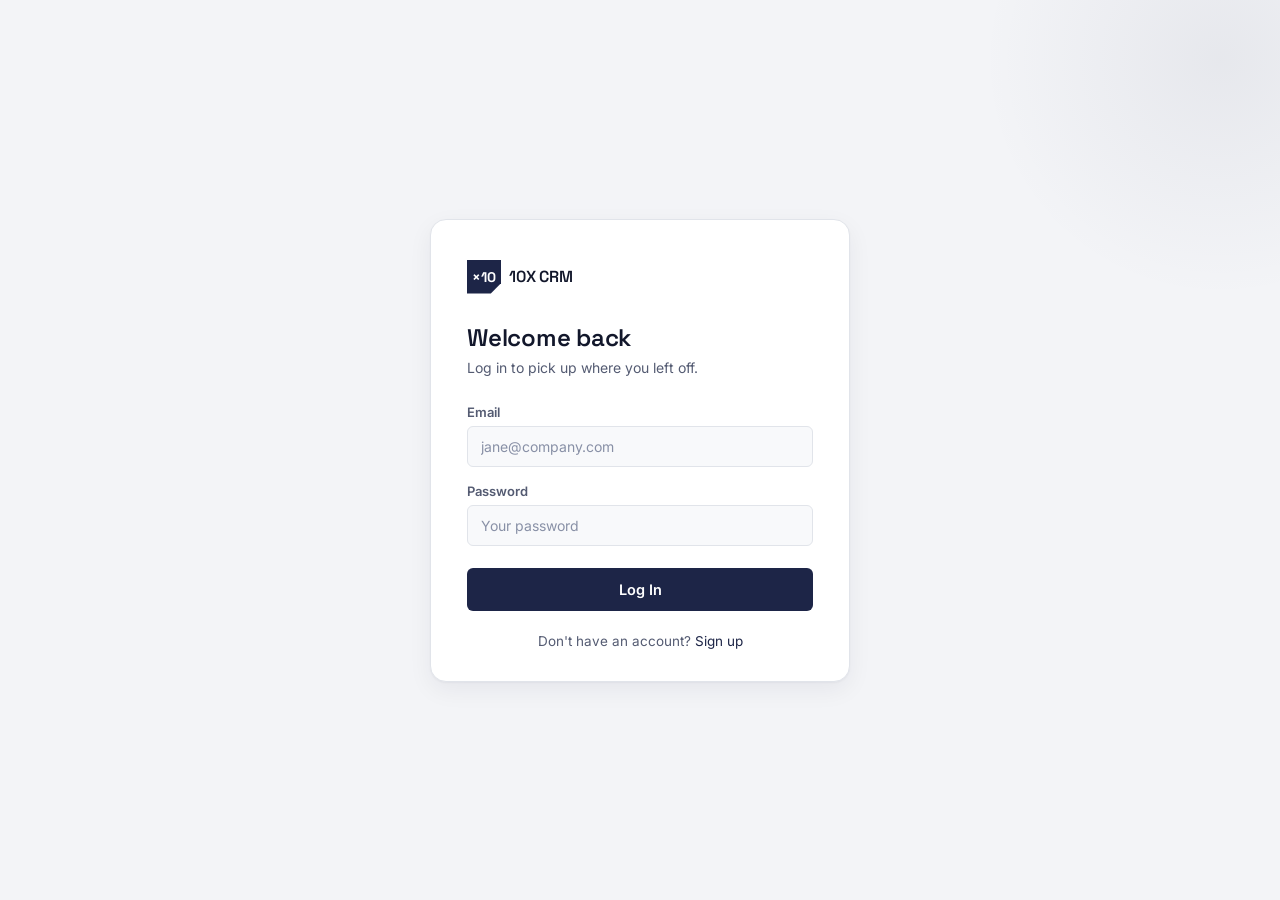
==== index.html @ 9c394259 "add index.html, signup.html and styles.css" ====
<!DOCTYPE html>
<html lang="en">
<head>
  <meta charset="UTF-8" />
  <meta name="viewport" content="width=device-width, initial-scale=1.0" />
  <title>Log In · 10X CRM</title>
  <link rel="preconnect" href="https://fonts.googleapis.com" />
  <link rel="preconnect" href="https://fonts.gstatic.com" crossorigin />
  <link
    href="https://fonts.googleapis.com/css2?family=Space+Grotesk:wght@500;600;700&family=Inter:wght@400;500;600&display=swap"
    rel="stylesheet"
  />
  <link rel="stylesheet" href="styles.css" />
</head>
<body>
  <!-- Runs first and synchronously: an already-authenticated user is sent
       straight to the dashboard instead of seeing the login form again. -->
  <script src="js/guard.js"></script>
  <script>redirectIfAuthed();</script>

  <main class="auth-shell">
    <div class="auth-card">
      <div class="brand-mark">
        <span class="brand-mark__glyph">×10</span>
        <span class="brand-mark__text">10X CRM</span>
      </div>

      <h1>Welcome back</h1>
      <p class="auth-sub">Log in to pick up where you left off.</p>

      <div class="form-alert" id="login-alert" role="alert"></div>

      <form id="login-form" novalidate>
        <div class="field">
          <label for="email">Email</label>
          <input type="text" id="email" name="email" placeholder="jane@company.com" autocomplete="email" />
          <div class="field-error" id="email-error"></div>
        </div>

        <div class="field">
          <label for="password">Password</label>
          <input type="password" id="password" name="password" placeholder="Your password" autocomplete="current-password" />
          <div class="field-error" id="password-error"></div>
        </div>

        <button type="submit" class="btn btn-primary">Log In</button>
      </form>

      <div class="auth-footer">
        Don't have an account? <a href="signup.html">Sign up</a>
      </div>
    </div>
  </main>

  <script src="ui.js"></script>
  <script src="auth.js"></script>
  <script>initLoginForm();</script>
</body>
</html>
---- styles.css ----
/* ==========================================================================
   10X CRM — Design tokens & base styles
   ========================================================================== */

:root {
  /* Color */
  --bg: #F3F4F7;
  --surface: #FFFFFF;
  --surface-2: #F8F9FB;
  --border: #E1E4EA;
  --ink: #12172B;
  --ink-soft: #545B72;
  --ink-faint: #8890A6;

  --brand: #1D2547;
  --brand-hover: #2A3565;
  --accent: #D89B3C;
  --accent-ink: #7A5418;

  --success: #227A53;
  --success-bg: #E4F4EC;
  --danger: #C4433A;
  --danger-bg: #FBEAE8;
  --warning: #B5790C;
  --warning-bg: #FBF0DA;
  --info: #4A5A8C;
  --info-bg: #EBEEF7;

  /* Type */
  --font-display: 'Space Grotesk', 'Helvetica Neue', sans-serif;
  --font-body: 'Inter', 'Helvetica Neue', sans-serif;
  --font-mono: 'IBM Plex Mono', 'SFMono-Regular', monospace;

  /* Layout */
  --radius-sm: 6px;
  --radius-md: 10px;
  --radius-lg: 16px;
  --shadow-card: 0 1px 2px rgba(18, 23, 43, 0.04), 0 8px 24px rgba(18, 23, 43, 0.06);
  --shadow-pop: 0 12px 32px rgba(18, 23, 43, 0.16);
}

* {
  box-sizing: border-box;
}

html, body {
  height: 100%;
}

body {
  margin: 0;
  font-family: var(--font-body);
  background: var(--bg);
  color: var(--ink);
  -webkit-font-smoothing: antialiased;
}

h1, h2, h3, h4 {
  font-family: var(--font-display);
  margin: 0;
  color: var(--ink);
  letter-spacing: -0.01em;
}

p {
  margin: 0;
  color: var(--ink-soft);
}

a {
  color: var(--brand);
  text-decoration: none;
}

a:hover {
  text-decoration: underline;
}

button {
  font-family: var(--font-body);
}

:focus-visible {
  outline: 2px solid var(--accent);
  outline-offset: 2px;
}

/* ==========================================================================
   Auth shell — the centered card layout used by Sign Up / Login
   ========================================================================== */

.auth-shell {
  min-height: 100vh;
  display: flex;
  align-items: center;
  justify-content: center;
  padding: 24px;
  position: relative;
  overflow: hidden;
}

.auth-shell::before {
  content: "";
  position: absolute;
  top: -180px;
  right: -180px;
  width: 480px;
  height: 480px;
  background: radial-gradient(circle, rgba(29, 37, 71, 0.06), transparent 70%);
  pointer-events: none;
}

.auth-card {
  position: relative;
  width: 100%;
  max-width: 420px;
  background: var(--surface);
  border: 1px solid var(--border);
  border-radius: var(--radius-lg);
  box-shadow: var(--shadow-card);
  padding: 40px 36px 32px;
}

/* Signature corner mark: an angular "×10" clip standing in for the wordmark */
.brand-mark {
  display: inline-flex;
  align-items: center;
  gap: 8px;
  margin-bottom: 28px;
}

.brand-mark__glyph {
  width: 34px;
  height: 34px;
  background: var(--brand);
  clip-path: polygon(0 0, 100% 0, 100% 70%, 70% 100%, 0 100%);
  display: flex;
  align-items: center;
  justify-content: center;
  color: #fff;
  font-family: var(--font-display);
  font-weight: 700;
  font-size: 14px;
  flex-shrink: 0;
}

.brand-mark__text {
  font-family: var(--font-display);
  font-weight: 600;
  font-size: 16px;
  color: var(--ink);
  letter-spacing: -0.01em;
}

.auth-card h1 {
  font-size: 24px;
  font-weight: 600;
  margin-bottom: 6px;
}

.auth-card .auth-sub {
  font-size: 14px;
  margin-bottom: 28px;
}

/* ==========================================================================
   Forms
   ========================================================================== */

.field {
  margin-bottom: 16px;
}

.field label {
  display: block;
  font-size: 13px;
  font-weight: 600;
  color: var(--ink-soft);
  margin-bottom: 6px;
}

.field input,
.field select {
  width: 100%;
  padding: 11px 13px;
  font-size: 14px;
  font-family: var(--font-body);
  color: var(--ink);
  background: var(--surface-2);
  border: 1px solid var(--border);
  border-radius: var(--radius-sm);
  transition: border-color 120ms ease, background 120ms ease;
}

.field input::placeholder {
  color: var(--ink-faint);
}

.field input:focus,
.field select:focus {
  outline: none;
  border-color: var(--brand);
  background: var(--surface);
}

.field-error {
  margin-top: 6px;
  font-size: 12.5px;
  color: var(--danger);
  display: none;
}

.field.has-error input {
  border-color: var(--danger);
  background: var(--danger-bg);
}

.field.has-error .field-error {
  display: block;
}

.btn {
  display: inline-flex;
  align-items: center;
  justify-content: center;
  gap: 8px;
  width: 100%;
  padding: 12px 18px;
  font-size: 14.5px;
  font-weight: 600;
  font-family: var(--font-body);
  border-radius: var(--radius-sm);
  border: 1px solid transparent;
  cursor: pointer;
  transition: background 120ms ease, transform 60ms ease;
}

.btn:active {
  transform: translateY(1px);
}

.btn-primary {
  background: var(--brand);
  color: #fff;
  margin-top: 6px;
}

.btn-primary:hover {
  background: var(--brand-hover);
}

.form-alert {
  display: none;
  align-items: center;
  gap: 8px;
  padding: 11px 13px;
  margin-bottom: 16px;
  border-radius: var(--radius-sm);
  background: var(--danger-bg);
  color: var(--danger);
  font-size: 13.5px;
  font-weight: 500;
  border: 1px solid rgba(196, 67, 58, 0.25);
}

.form-alert.is-visible {
  display: flex;
}

.auth-footer {
  margin-top: 22px;
  text-align: center;
  font-size: 13.5px;
  color: var(--ink-soft);
}

/* ==========================================================================
   Toast notifications (P0.4)
   ========================================================================== */

#toast-region {
  position: fixed;
  top: 20px;
  right: 20px;
  z-index: 1000;
  display: flex;
  flex-direction: column;
  gap: 10px;
}

.toast {
  display: flex;
  align-items: center;
  gap: 10px;
  min-width: 260px;
  max-width: 360px;
  padding: 13px 16px;
  border-radius: var(--radius-sm);
  box-shadow: var(--shadow-pop);
  font-size: 13.5px;
  font-weight: 500;
  animation: toast-in 180ms ease;
}

.toast-success {
  background: var(--success-bg);
  color: var(--success);
  border: 1px solid rgba(34, 122, 83, 0.25);
}

.toast-error {
  background: var(--danger-bg);
  color: var(--danger);
  border: 1px solid rgba(196, 67, 58, 0.25);
}

.toast-close {
  margin-left: auto;
  background: none;
  border: none;
  cursor: pointer;
  font-size: 15px;
  line-height: 1;
  color: inherit;
  opacity: 0.6;
}

.toast-close:hover {
  opacity: 1;
}

@keyframes toast-in {
  from { opacity: 0; transform: translateY(-6px); }
  to { opacity: 1; transform: translateY(0); }
}

@media (prefers-reduced-motion: reduce) {
  .toast { animation: none; }
}

@media (max-width: 480px) {
  .auth-card {
    padding: 32px 22px 26px;
  }
}
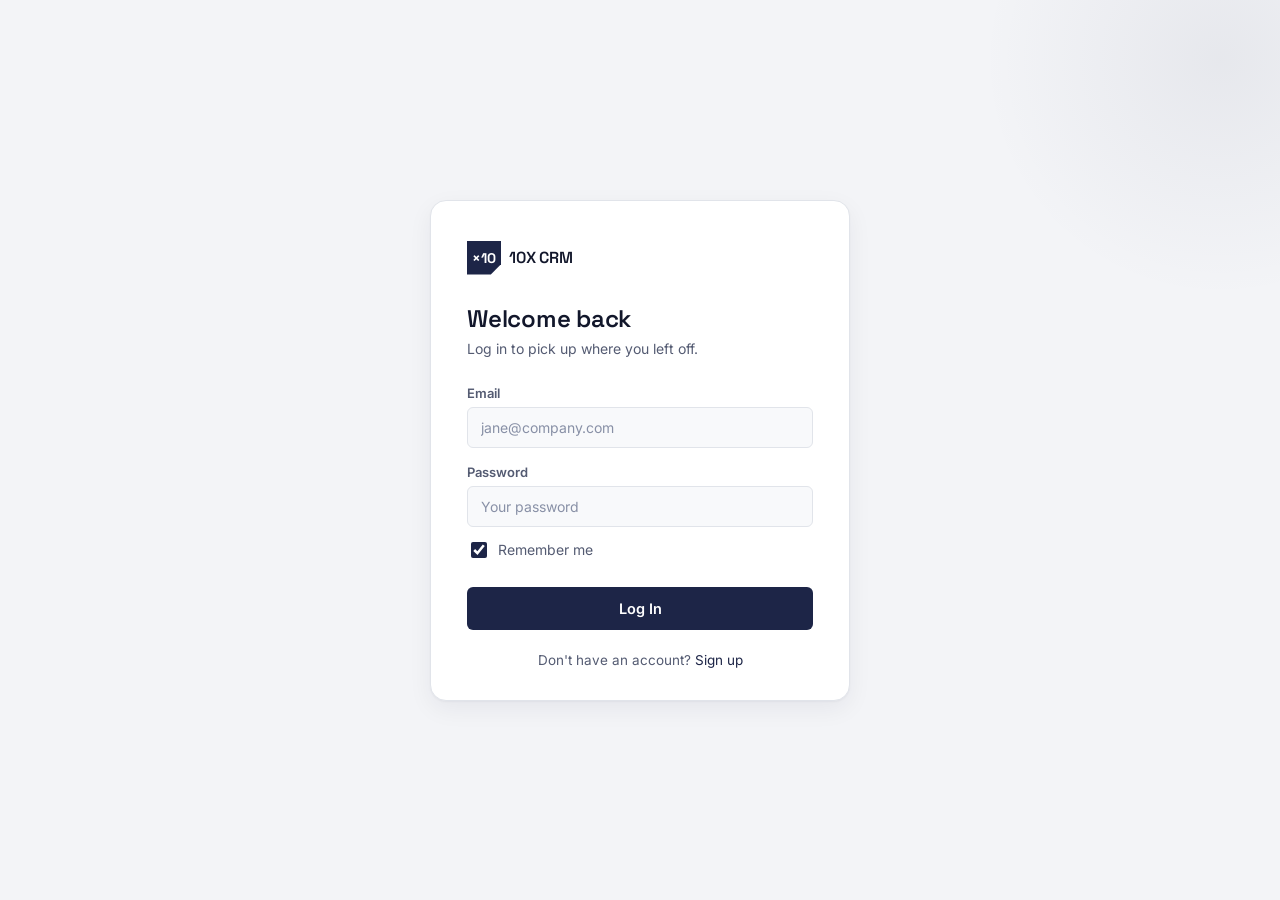
==== commit 63c5bb54: "one big large update added bonus challanges" ====
--- a/index.html
+++ b/index.html
@@ -10,7 +10,7 @@
     href="https://fonts.googleapis.com/css2?family=Space+Grotesk:wght@500;600;700&family=Inter:wght@400;500;600&display=swap"
     rel="stylesheet"
   />
-  <link rel="stylesheet" href="styles.css" />
+  <link rel="stylesheet" href="css/styles.css" />
 </head>
 <body>
   <!-- Runs first and synchronously: an already-authenticated user is sent
@@ -43,6 +43,11 @@
           <div class="field-error" id="password-error"></div>
         </div>
 
+        <label class="checkbox-field">
+          <input type="checkbox" id="remember-me" checked />
+          <span>Remember me</span>
+        </label>
+
         <button type="submit" class="btn btn-primary">Log In</button>
       </form>
 
@@ -52,8 +57,8 @@
     </div>
   </main>
 
-  <script src="ui.js"></script>
-  <script src="auth.js"></script>
+  <script src="js/ui.js"></script>
+  <script src="js/auth.js"></script>
   <script>initLoginForm();</script>
 </body>
 </html>
--- a/css/styles.css
+++ b/css/styles.css
@@ -0,0 +1,1789 @@
+/* ==========================================================================
+   10X CRM — Design tokens & base styles
+   ========================================================================== */
+
+:root {
+  /* Color */
+  --bg: #F3F4F7;
+  --surface: #FFFFFF;
+  --surface-2: #F8F9FB;
+  --border: #E1E4EA;
+  --ink: #12172B;
+  --ink-soft: #545B72;
+  --ink-faint: #8890A6;
+
+  --brand: #1D2547;
+  --brand-hover: #2A3565;
+  --accent: #D89B3C;
+  --accent-ink: #7A5418;
+
+  --success: #227A53;
+  --success-bg: #E4F4EC;
+  --danger: #C4433A;
+  --danger-bg: #FBEAE8;
+  --warning: #B5790C;
+  --warning-bg: #FBF0DA;
+  --info: #4A5A8C;
+  --info-bg: #EBEEF7;
+
+  /* Type */
+  --font-display: 'Space Grotesk', 'Helvetica Neue', sans-serif;
+  --font-body: 'Inter', 'Helvetica Neue', sans-serif;
+  --font-mono: 'IBM Plex Mono', 'SFMono-Regular', monospace;
+
+  /* Layout */
+  --radius-sm: 6px;
+  --radius-md: 10px;
+  --radius-lg: 16px;
+  --shadow-card: 0 1px 2px rgba(18, 23, 43, 0.04), 0 8px 24px rgba(18, 23, 43, 0.06);
+  --shadow-pop: 0 12px 32px rgba(18, 23, 43, 0.16);
+}
+
+/* Dark theme (P0.3) — same tokens, different values. Applied as a class
+   on <html> so it can be set before first paint (see inline head script
+   on every protected page) and avoid a flash of the wrong theme. */
+html.theme-dark {
+  --bg: #0F1320;
+  --surface: #171B2C;
+  --surface-2: #1D2238;
+  --border: #2A3050;
+  --ink: #F3F4F7;
+  --ink-soft: #A8AEC4;
+  --ink-faint: #6B7290;
+
+  --brand: #3E4C8F;
+  --brand-hover: #4C5CA8;
+  --accent: #E0AC57;
+  --accent-ink: #F3D9A8;
+
+  --success: #4FC28A;
+  --success-bg: rgba(79, 194, 138, 0.14);
+  --danger: #E2685D;
+  --danger-bg: rgba(226, 104, 93, 0.14);
+  --warning: #E0B04E;
+  --warning-bg: rgba(224, 176, 78, 0.14);
+  --info: #8C9BD9;
+  --info-bg: rgba(140, 155, 217, 0.14);
+
+  --shadow-card: 0 1px 2px rgba(0, 0, 0, 0.2), 0 8px 24px rgba(0, 0, 0, 0.3);
+  --shadow-pop: 0 12px 32px rgba(0, 0, 0, 0.45);
+}
+
+* {
+  box-sizing: border-box;
+}
+
+html, body {
+  height: 100%;
+}
+
+body {
+  margin: 0;
+  font-family: var(--font-body);
+  background: var(--bg);
+  color: var(--ink);
+  -webkit-font-smoothing: antialiased;
+}
+
+h1, h2, h3, h4 {
+  font-family: var(--font-display);
+  margin: 0;
+  color: var(--ink);
+  letter-spacing: -0.01em;
+}
+
+p {
+  margin: 0;
+  color: var(--ink-soft);
+}
+
+a {
+  color: var(--brand);
+  text-decoration: none;
+}
+
+a:hover {
+  text-decoration: underline;
+}
+
+button {
+  font-family: var(--font-body);
+}
+
+:focus-visible {
+  outline: 2px solid var(--accent);
+  outline-offset: 2px;
+}
+
+/* ==========================================================================
+   Auth shell — the centered card layout used by Sign Up / Login
+   ========================================================================== */
+
+.auth-shell {
+  min-height: 100vh;
+  display: flex;
+  align-items: center;
+  justify-content: center;
+  padding: 24px;
+  position: relative;
+  overflow: hidden;
+}
+
+.auth-shell::before {
+  content: "";
+  position: absolute;
+  top: -180px;
+  right: -180px;
+  width: 480px;
+  height: 480px;
+  background: radial-gradient(circle, rgba(29, 37, 71, 0.06), transparent 70%);
+  pointer-events: none;
+}
+
+.auth-card {
+  position: relative;
+  width: 100%;
+  max-width: 420px;
+  background: var(--surface);
+  border: 1px solid var(--border);
+  border-radius: var(--radius-lg);
+  box-shadow: var(--shadow-card);
+  padding: 40px 36px 32px;
+}
+
+/* Signature corner mark: an angular "×10" clip standing in for the wordmark */
+.brand-mark {
+  display: inline-flex;
+  align-items: center;
+  gap: 8px;
+  margin-bottom: 28px;
+}
+
+.brand-mark__glyph {
+  width: 34px;
+  height: 34px;
+  background: var(--brand);
+  clip-path: polygon(0 0, 100% 0, 100% 70%, 70% 100%, 0 100%);
+  display: flex;
+  align-items: center;
+  justify-content: center;
+  color: #fff;
+  font-family: var(--font-display);
+  font-weight: 700;
+  font-size: 14px;
+  flex-shrink: 0;
+}
+
+.brand-mark__text {
+  font-family: var(--font-display);
+  font-weight: 600;
+  font-size: 16px;
+  color: var(--ink);
+  letter-spacing: -0.01em;
+}
+
+.auth-card h1 {
+  font-size: 24px;
+  font-weight: 600;
+  margin-bottom: 6px;
+}
+
+.auth-card .auth-sub {
+  font-size: 14px;
+  margin-bottom: 28px;
+}
+
+/* ==========================================================================
+   Forms
+   ========================================================================== */
+
+.field {
+  margin-bottom: 16px;
+}
+
+.field label {
+  display: block;
+  font-size: 13px;
+  font-weight: 600;
+  color: var(--ink-soft);
+  margin-bottom: 6px;
+}
+
+.field input,
+.field select {
+  width: 100%;
+  padding: 11px 13px;
+  font-size: 14px;
+  font-family: var(--font-body);
+  color: var(--ink);
+  background: var(--surface-2);
+  border: 1px solid var(--border);
+  border-radius: var(--radius-sm);
+  transition: border-color 120ms ease, background 120ms ease;
+}
+
+.field input::placeholder {
+  color: var(--ink-faint);
+}
+
+.field input:focus,
+.field select:focus {
+  outline: none;
+  border-color: var(--brand);
+  background: var(--surface);
+}
+
+.field-error {
+  margin-top: 6px;
+  font-size: 12.5px;
+  color: var(--danger);
+  display: none;
+}
+
+.field.has-error input {
+  border-color: var(--danger);
+  background: var(--danger-bg);
+}
+
+.field.has-error .field-error {
+  display: block;
+}
+
+.btn {
+  display: inline-flex;
+  align-items: center;
+  justify-content: center;
+  gap: 8px;
+  width: 100%;
+  padding: 12px 18px;
+  font-size: 14.5px;
+  font-weight: 600;
+  font-family: var(--font-body);
+  border-radius: var(--radius-sm);
+  border: 1px solid transparent;
+  cursor: pointer;
+  transition: background 120ms ease, transform 60ms ease;
+}
+
+.btn:active {
+  transform: translateY(1px);
+}
+
+.btn-primary {
+  background: var(--brand);
+  color: #fff;
+  margin-top: 6px;
+}
+
+.btn-primary:hover {
+  background: var(--brand-hover);
+}
+
+.form-alert {
+  display: none;
+  align-items: center;
+  gap: 8px;
+  padding: 11px 13px;
+  margin-bottom: 16px;
+  border-radius: var(--radius-sm);
+  background: var(--danger-bg);
+  color: var(--danger);
+  font-size: 13.5px;
+  font-weight: 500;
+  border: 1px solid rgba(196, 67, 58, 0.25);
+}
+
+.form-alert.is-visible {
+  display: flex;
+}
+
+.auth-footer {
+  margin-top: 22px;
+  text-align: center;
+  font-size: 13.5px;
+  color: var(--ink-soft);
+}
+
+/* ==========================================================================
+   Toast notifications (P0.4)
+   ========================================================================== */
+
+#toast-region {
+  position: fixed;
+  top: 20px;
+  right: 20px;
+  z-index: 1000;
+  display: flex;
+  flex-direction: column;
+  gap: 10px;
+}
+
+.toast {
+  display: flex;
+  align-items: center;
+  gap: 10px;
+  min-width: 260px;
+  max-width: 360px;
+  padding: 13px 16px;
+  border-radius: var(--radius-sm);
+  box-shadow: var(--shadow-pop);
+  font-size: 13.5px;
+  font-weight: 500;
+  animation: toast-in 180ms ease;
+}
+
+.toast-success {
+  background: var(--success-bg);
+  color: var(--success);
+  border: 1px solid rgba(34, 122, 83, 0.25);
+}
+
+.toast-error {
+  background: var(--danger-bg);
+  color: var(--danger);
+  border: 1px solid rgba(196, 67, 58, 0.25);
+}
+
+.toast-close {
+  margin-left: auto;
+  background: none;
+  border: none;
+  cursor: pointer;
+  font-size: 15px;
+  line-height: 1;
+  color: inherit;
+  opacity: 0.6;
+}
+
+.toast-close:hover {
+  opacity: 1;
+}
+
+@keyframes toast-in {
+  from { opacity: 0; transform: translateY(-6px); }
+  to { opacity: 1; transform: translateY(0); }
+}
+
+@media (prefers-reduced-motion: reduce) {
+  .toast { animation: none; }
+}
+
+@media (max-width: 480px) {
+  .auth-card {
+    padding: 32px 22px 26px;
+  }
+}
+
+/* ==========================================================================
+   App shell — sidebar + content area used by every protected page
+   (P0.2 navigation, P0.3 theme)
+   ========================================================================== */
+
+.app-shell {
+  display: flex;
+  min-height: 100vh;
+}
+
+.sidebar {
+  width: 232px;
+  flex-shrink: 0;
+  background: var(--brand);
+  color: rgba(255, 255, 255, 0.92);
+  display: flex;
+  flex-direction: column;
+  padding: 22px 16px;
+  position: sticky;
+  top: 0;
+  height: 100vh;
+}
+
+.sidebar .brand-mark {
+  margin: 6px 8px 28px;
+}
+
+.sidebar .brand-mark__glyph {
+  background: rgba(255, 255, 255, 0.16);
+  color: #fff;
+}
+
+.sidebar .brand-mark__text {
+  color: #fff;
+}
+
+.nav-links {
+  list-style: none;
+  margin: 0;
+  padding: 0;
+  display: flex;
+  flex-direction: column;
+  gap: 2px;
+}
+
+.nav-link {
+  display: block;
+  padding: 10px 12px;
+  border-radius: var(--radius-sm);
+  color: rgba(255, 255, 255, 0.72);
+  font-size: 14px;
+  font-weight: 500;
+  text-decoration: none;
+  transition: background 120ms ease, color 120ms ease;
+}
+
+.nav-link:hover {
+  background: rgba(255, 255, 255, 0.08);
+  color: #fff;
+  text-decoration: none;
+}
+
+.nav-link.is-active {
+  background: rgba(255, 255, 255, 0.14);
+  color: #fff;
+}
+
+.sidebar-spacer {
+  flex: 1;
+}
+
+.sidebar-foot {
+  display: flex;
+  flex-direction: column;
+  gap: 4px;
+  padding-top: 12px;
+  border-top: 1px solid rgba(255, 255, 255, 0.14);
+}
+
+.sidebar-btn {
+  display: flex;
+  align-items: center;
+  gap: 8px;
+  width: 100%;
+  padding: 10px 12px;
+  background: none;
+  border: none;
+  border-radius: var(--radius-sm);
+  color: rgba(255, 255, 255, 0.72);
+  font-size: 14px;
+  font-weight: 500;
+  font-family: var(--font-body);
+  text-align: left;
+  cursor: pointer;
+  transition: background 120ms ease, color 120ms ease;
+}
+
+.sidebar-btn:hover {
+  background: rgba(255, 255, 255, 0.08);
+  color: #fff;
+}
+
+.content {
+  flex: 1;
+  padding: 32px 40px;
+  min-width: 0;
+}
+
+.content-header {
+  display: flex;
+  align-items: baseline;
+  justify-content: space-between;
+  margin-bottom: 24px;
+  flex-wrap: wrap;
+  gap: 8px;
+}
+
+.content-header h1 {
+  font-size: 26px;
+  font-weight: 600;
+}
+
+.content-header .content-sub {
+  font-size: 14px;
+  margin-top: 4px;
+}
+
+.count-pill {
+  font-family: var(--font-mono);
+  font-size: 12.5px;
+  color: var(--ink-soft);
+  background: var(--surface-2);
+  border: 1px solid var(--border);
+  padding: 4px 10px;
+  border-radius: 999px;
+}
+
+/* ==========================================================================
+   State messages — loading / empty / error (P4.2)
+   ========================================================================== */
+
+.state-message {
+  display: flex;
+  flex-direction: column;
+  align-items: center;
+  justify-content: center;
+  gap: 12px;
+  padding: 64px 24px;
+  text-align: center;
+  color: var(--ink-soft);
+  font-size: 14px;
+}
+
+.state-message strong {
+  color: var(--ink);
+  font-family: var(--font-display);
+  font-size: 16px;
+  font-weight: 600;
+}
+
+.spinner {
+  width: 22px;
+  height: 22px;
+  border: 2.5px solid var(--border);
+  border-top-color: var(--brand);
+  border-radius: 50%;
+  animation: spin 700ms linear infinite;
+}
+
+html.theme-dark .spinner {
+  border-top-color: var(--accent);
+}
+
+@keyframes spin {
+  to { transform: rotate(360deg); }
+}
+
+@media (prefers-reduced-motion: reduce) {
+  .spinner { animation: none; }
+}
+
+.btn-secondary {
+  width: auto;
+  padding: 9px 18px;
+  background: var(--surface);
+  color: var(--ink);
+  border: 1px solid var(--border);
+}
+
+.btn-secondary:hover {
+  background: var(--surface-2);
+}
+
+/* ==========================================================================
+   Client cards (P4.3)
+   ========================================================================== */
+
+.client-grid {
+  display: grid;
+  grid-template-columns: repeat(auto-fill, minmax(280px, 1fr));
+  gap: 14px;
+}
+
+.client-card {
+  display: flex;
+  gap: 12px;
+  padding: 16px;
+  background: var(--surface);
+  border: 1px solid var(--border);
+  border-radius: var(--radius-md);
+  box-shadow: var(--shadow-card);
+}
+
+.client-card__avatar {
+  width: 44px;
+  height: 44px;
+  border-radius: 50%;
+  flex-shrink: 0;
+  object-fit: cover;
+  background: var(--info-bg);
+  color: var(--info);
+  display: flex;
+  align-items: center;
+  justify-content: center;
+  font-family: var(--font-display);
+  font-weight: 600;
+  font-size: 15px;
+}
+
+.client-card__body {
+  min-width: 0;
+  flex: 1;
+}
+
+.client-card__name {
+  font-family: var(--font-display);
+  font-weight: 600;
+  font-size: 15px;
+  color: var(--ink);
+  white-space: nowrap;
+  overflow: hidden;
+  text-overflow: ellipsis;
+}
+
+.client-card__meta {
+  font-size: 13px;
+  color: var(--ink-soft);
+  white-space: nowrap;
+  overflow: hidden;
+  text-overflow: ellipsis;
+  margin-top: 1px;
+}
+
+.client-card__footer {
+  display: flex;
+  align-items: center;
+  justify-content: space-between;
+  margin-top: 10px;
+}
+
+.client-card__deal {
+  font-family: var(--font-mono);
+  font-size: 13.5px;
+  font-weight: 600;
+  color: var(--ink);
+}
+
+.status-badge {
+  display: inline-block;
+  padding: 3px 9px;
+  border-radius: 999px;
+  font-size: 11.5px;
+  font-weight: 600;
+  text-transform: uppercase;
+  letter-spacing: 0.03em;
+}
+
+.status-badge--lead { background: var(--info-bg); color: var(--info); }
+.status-badge--contacted { background: var(--warning-bg); color: var(--warning); }
+.status-badge--won { background: var(--success-bg); color: var(--success); }
+.status-badge--lost { background: var(--danger-bg); color: var(--danger); }
+
+@media (max-width: 860px) {
+  .app-shell {
+    flex-direction: column;
+  }
+
+  .sidebar {
+    width: 100%;
+    height: auto;
+    position: static;
+    flex-direction: row;
+    align-items: center;
+    flex-wrap: wrap;
+  }
+
+  .sidebar .brand-mark {
+    margin: 0 12px 0 4px;
+  }
+
+  .nav-links {
+    flex-direction: row;
+  }
+
+  .sidebar-spacer {
+    display: none;
+  }
+
+  .sidebar-foot {
+    flex-direction: row;
+    border-top: none;
+    border-left: 1px solid rgba(255, 255, 255, 0.14);
+    padding-top: 0;
+    padding-left: 12px;
+    margin-left: auto;
+  }
+
+  .content {
+    padding: 24px 20px;
+  }
+}
+
+/* ==========================================================================
+   Modal — Add Client form (P4.4)
+   ========================================================================== */
+
+.modal-backdrop {
+  display: none;
+  position: fixed;
+  inset: 0;
+  background: rgba(18, 23, 43, 0.4);
+  z-index: 100;
+  animation: fade-in 120ms ease;
+}
+
+.modal-backdrop.is-open {
+  display: flex;
+  align-items: center;
+  justify-content: center;
+}
+
+.modal {
+  position: relative;
+  background: var(--surface);
+  border: 1px solid var(--border);
+  border-radius: var(--radius-lg);
+  box-shadow: var(--shadow-pop);
+  width: 100%;
+  max-width: 480px;
+  padding: 28px 32px;
+  max-height: 90vh;
+  overflow-y: auto;
+  animation: modal-in 200ms cubic-bezier(0.2, 0.8, 0.3, 1);
+}
+
+.modal h2 {
+  font-size: 20px;
+  font-weight: 600;
+  margin-bottom: 18px;
+}
+
+.modal-close {
+  position: absolute;
+  top: 16px;
+  right: 16px;
+  background: none;
+  border: none;
+  font-size: 20px;
+  color: var(--ink-soft);
+  cursor: pointer;
+  padding: 4px;
+  display: flex;
+  align-items: center;
+  justify-content: center;
+}
+
+.modal-close:hover {
+  color: var(--ink);
+}
+
+.modal .field {
+  margin-bottom: 16px;
+}
+
+@keyframes fade-in {
+  from { opacity: 0; }
+  to { opacity: 1; }
+}
+
+@keyframes modal-in {
+  from { opacity: 0; transform: scale(0.96); }
+  to { opacity: 1; transform: scale(1); }
+}
+
+@media (prefers-reduced-motion: reduce) {
+  .modal-backdrop, .modal {
+    animation: none;
+  }
+}
+
+@media (max-width: 520px) {
+  .modal {
+    width: 90%;
+    padding: 22px 20px;
+  }
+}
+
+.toolbar {
+  display: flex;
+  align-items: center;
+  gap: 12px;
+  margin-bottom: 24px;
+  flex-wrap: wrap;
+}
+
+.btn-danger {
+  background: var(--danger);
+  color: #fff;
+  border-color: var(--danger);
+}
+
+.btn-danger:hover {
+  background: color-mix(in srgb, var(--danger) 85%, black);
+}
+
+.client-card {
+  cursor: pointer;
+  transition: border-color 120ms ease, box-shadow 120ms ease;
+}
+
+.client-card:hover {
+  border-color: var(--brand);
+  box-shadow: var(--shadow-pop);
+}
+
+.client-card__actions {
+  display: flex;
+  gap: 8px;
+  margin-top: 10px;
+}
+
+.btn-card {
+  width: auto;
+  padding: 6px 12px;
+  font-size: 12.5px;
+  font-weight: 600;
+}
+
+/* ==========================================================================
+   Search & Filter UI (P4.7)
+   ========================================================================== */
+
+.search-input {
+  width: 100%;
+  max-width: 260px;
+  padding: 10px 13px;
+  font-size: 14px;
+  font-family: var(--font-body);
+  color: var(--ink);
+  background: var(--surface);
+  border: 1px solid var(--border);
+  border-radius: var(--radius-sm);
+  transition: border-color 120ms ease;
+}
+
+.search-input::placeholder {
+  color: var(--ink-faint);
+}
+
+.search-input:focus {
+  outline: none;
+  border-color: var(--brand);
+}
+
+.filter-chips {
+  display: flex;
+  gap: 6px;
+  flex-wrap: wrap;
+}
+
+.chip {
+  display: inline-flex;
+  align-items: center;
+  padding: 7px 14px;
+  border-radius: 999px;
+  border: 1px solid var(--border);
+  background: var(--surface);
+  color: var(--ink-soft);
+  font-size: 13px;
+  font-weight: 600;
+  cursor: pointer;
+  transition: all 120ms ease;
+}
+
+.chip:hover {
+  border-color: var(--brand);
+  background: var(--surface-2);
+  color: var(--brand);
+}
+
+.chip.is-active {
+  background: var(--brand);
+  color: #fff;
+  border-color: var(--brand);
+}
+
+.sort-select {
+  padding: 10px 13px;
+  font-size: 13.5px;
+  font-family: var(--font-body);
+  color: var(--ink-soft);
+  background: var(--surface);
+  border: 1px solid var(--border);
+  border-radius: var(--radius-sm);
+  cursor: pointer;
+  transition: border-color 120ms ease;
+}
+
+.sort-select:focus {
+  outline: none;
+  border-color: var(--brand);
+}
+
+/* ==========================================================================
+   Dashboard stats, pipeline, recent (P3)
+   ========================================================================== */
+
+.stats-grid {
+  display: grid;
+  grid-template-columns: repeat(auto-fit, minmax(200px, 1fr));
+  gap: 16px;
+  margin-bottom: 32px;
+}
+
+.stat-card {
+  background: var(--surface);
+  border: 1px solid var(--border);
+  border-radius: var(--radius-md);
+  padding: 18px 20px;
+  box-shadow: var(--shadow-card);
+}
+
+.stat-card__label {
+  font-size: 12px;
+  font-weight: 600;
+  color: var(--ink-soft);
+  text-transform: uppercase;
+  letter-spacing: 0.03em;
+  margin-bottom: 6px;
+}
+
+.stat-card__value {
+  font-family: var(--font-display);
+  font-size: 32px;
+  font-weight: 700;
+  color: var(--ink);
+  line-height: 1;
+}
+
+.stat-card__sub {
+  font-size: 12px;
+  color: var(--ink-faint);
+  margin-top: 4px;
+}
+
+.dashboard-section {
+  margin-bottom: 28px;
+}
+
+.dashboard-section h3 {
+  font-size: 16px;
+  font-weight: 600;
+  margin-bottom: 12px;
+}
+
+.pipeline-grid {
+  display: grid;
+  grid-template-columns: repeat(auto-fit, minmax(140px, 1fr));
+  gap: 12px;
+}
+
+.pipeline-box {
+  background: var(--surface);
+  border: 1px solid var(--border);
+  border-radius: var(--radius-md);
+  padding: 14px 16px;
+  text-align: center;
+}
+
+.pipeline-box__status {
+  font-size: 13px;
+  color: var(--ink-soft);
+  margin-bottom: 6px;
+}
+
+.pipeline-box__count {
+  font-family: var(--font-display);
+  font-size: 24px;
+  font-weight: 700;
+  color: var(--ink);
+}
+
+.recent-clients-list {
+  background: var(--surface);
+  border: 1px solid var(--border);
+  border-radius: var(--radius-md);
+  overflow: hidden;
+}
+
+.recent-client-row {
+  display: flex;
+  align-items: center;
+  gap: 12px;
+  padding: 12px 16px;
+  border-bottom: 1px solid var(--border);
+}
+
+.recent-client-row:last-child {
+  border-bottom: none;
+}
+
+.recent-client-row__name {
+  flex: 1;
+  min-width: 0;
+  font-weight: 500;
+  color: var(--ink);
+  white-space: nowrap;
+  overflow: hidden;
+  text-overflow: ellipsis;
+}
+
+.recent-client-row__date {
+  font-size: 12px;
+  color: var(--ink-faint);
+  white-space: nowrap;
+}
+
+.welcome-banner {
+  display: flex;
+  align-items: baseline;
+  gap: 16px;
+  margin-bottom: 28px;
+  padding-bottom: 20px;
+  border-bottom: 1px solid var(--border);
+}
+
+.welcome-banner h2 {
+  font-size: 22px;
+  font-weight: 600;
+  color: var(--ink);
+  margin: 0;
+}
+
+.live-clock {
+  font-family: var(--font-mono);
+  font-size: 13px;
+  color: var(--ink-faint);
+  white-space: nowrap;
+}
+
+@media (max-width: 680px) {
+  .toolbar {
+    flex-direction: column;
+    align-items: stretch;
+  }
+
+  .search-input {
+    max-width: 100%;
+  }
+
+  .filter-chips {
+    overflow-x: auto;
+    -webkit-overflow-scrolling: touch;
+  }
+
+  .stats-grid {
+    grid-template-columns: 1fr;
+  }
+
+  .pipeline-grid {
+    grid-template-columns: repeat(2, 1fr);
+  }
+
+  .welcome-banner {
+    flex-direction: column;
+    gap: 8px;
+  }
+}
+/* ==========================================================================
+   Client details modal (P4.8)
+   ========================================================================== */
+
+.details-modal {
+  display: none;
+  position: fixed;
+  inset: 0;
+  background: rgba(18, 23, 43, 0.4);
+  z-index: 100;
+  align-items: center;
+  justify-content: center;
+  padding: 20px;
+  animation: fade-in 120ms ease;
+}
+
+.details-modal.is-open {
+  display: flex;
+}
+
+.details-modal-content {
+  background: var(--surface);
+  border: 1px solid var(--border);
+  border-radius: var(--radius-lg);
+  box-shadow: var(--shadow-pop);
+  width: 100%;
+  max-width: 520px;
+  max-height: 85vh;
+  overflow-y: auto;
+  padding: 28px 32px;
+  animation: modal-in 200ms cubic-bezier(0.2, 0.8, 0.3, 1);
+}
+
+.details-modal-close {
+  position: absolute;
+  top: 16px;
+  right: 16px;
+  background: none;
+  border: none;
+  font-size: 20px;
+  color: var(--ink-soft);
+  cursor: pointer;
+  padding: 4px;
+}
+
+.details-modal-close:hover {
+  color: var(--ink);
+}
+
+.details-header {
+  display: flex;
+  align-items: flex-start;
+  gap: 12px;
+  margin-bottom: 20px;
+  padding-bottom: 16px;
+  border-bottom: 1px solid var(--border);
+}
+
+.details-avatar {
+  width: 48px;
+  height: 48px;
+  border-radius: 50%;
+  flex-shrink: 0;
+  object-fit: cover;
+  background: var(--info-bg);
+}
+
+.details-header-info {
+  flex: 1;
+  min-width: 0;
+}
+
+.details-header-info h2 {
+  font-size: 18px;
+  font-weight: 600;
+  margin-bottom: 4px;
+}
+
+.details-header-info p {
+  font-size: 13px;
+  color: var(--ink-soft);
+}
+
+.details-section {
+  margin-bottom: 18px;
+}
+
+.details-section-title {
+  font-size: 12px;
+  font-weight: 700;
+  color: var(--ink-soft);
+  text-transform: uppercase;
+  letter-spacing: 0.04em;
+  margin-bottom: 8px;
+}
+
+.details-field {
+  display: flex;
+  justify-content: space-between;
+  align-items: center;
+  padding: 8px 0;
+  font-size: 14px;
+  color: var(--ink);
+}
+
+.details-field-label {
+  color: var(--ink-soft);
+}
+
+.details-field-value {
+  font-weight: 500;
+  font-family: var(--font-mono);
+}
+
+.notes-list {
+  display: flex;
+  flex-direction: column;
+  gap: 8px;
+}
+
+.note-item {
+  background: var(--surface-2);
+  border-left: 3px solid var(--brand);
+  padding: 10px 12px;
+  border-radius: var(--radius-sm);
+  font-size: 13px;
+}
+
+.note-text {
+  color: var(--ink);
+  margin-bottom: 4px;
+}
+
+.note-date {
+  font-size: 11px;
+  color: var(--ink-faint);
+  font-family: var(--font-mono);
+}
+
+.add-note-form {
+  display: flex;
+  gap: 8px;
+  margin-top: 10px;
+}
+
+.add-note-form input {
+  flex: 1;
+  padding: 9px 11px;
+  font-size: 13px;
+  font-family: var(--font-body);
+  color: var(--ink);
+  background: var(--surface-2);
+  border: 1px solid var(--border);
+  border-radius: var(--radius-sm);
+}
+
+.add-note-form input:focus {
+  outline: none;
+  border-color: var(--brand);
+  background: var(--surface);
+}
+
+.add-note-form button {
+  width: auto;
+  padding: 9px 14px;
+  font-size: 12.5px;
+  font-weight: 600;
+}
+
+.remind-btn {
+  width: 100%;
+  padding: 10px;
+  background: var(--warning-bg);
+  color: var(--warning);
+  border: 1px solid var(--warning-bg);
+  border-radius: var(--radius-sm);
+  font-size: 13px;
+  font-weight: 600;
+  cursor: pointer;
+  transition: all 120ms ease;
+}
+
+.remind-btn:hover {
+  background: color-mix(in srgb, var(--warning) 15%, transparent);
+}
+
+    .profile-header {
+      background: linear-gradient(135deg, var(--brand) 0%, color-mix(in srgb, var(--brand) 80%, var(--accent)) 100%);
+      padding: 40px;
+      border-radius: var(--radius-lg);
+      color: #fff;
+      margin-bottom: 32px;
+      box-shadow: var(--shadow-pop);
+      display: flex;
+      align-items: center;
+      gap: 24px;
+    }
+
+    html.theme-dark .profile-header {
+      background: linear-gradient(135deg, var(--brand) 0%, #4C5CA8 100%);
+    }
+
+    .profile-header-avatar {
+      width: 80px;
+      height: 80px;
+      border-radius: 50%;
+      background: rgba(255, 255, 255, 0.2);
+      border: 3px solid rgba(255, 255, 255, 0.3);
+      display: flex;
+      align-items: center;
+      justify-content: center;
+      font-family: var(--font-display);
+      font-weight: 700;
+      font-size: 32px;
+      flex-shrink: 0;
+    }
+
+    .profile-header-info {
+      flex: 1;
+    }
+
+    .profile-header-name {
+      font-size: 28px;
+      font-weight: 700;
+      margin-bottom: 4px;
+      font-family: var(--font-display);
+    }
+
+    .profile-header-meta {
+      font-size: 14px;
+      opacity: 0.9;
+    }
+
+    .profile-header-meta + .profile-header-meta {
+      margin-top: 2px;
+    }
+
+    .profile-settings {
+      display: grid;
+      grid-template-columns: 1fr 1fr;
+      gap: 24px;
+    }
+
+    .settings-section {
+      background: var(--surface);
+      border: 1px solid var(--border);
+      border-radius: var(--radius-lg);
+      padding: 28px;
+      box-shadow: var(--shadow-card);
+    }
+
+    .settings-section-title {
+      display: flex;
+      align-items: center;
+      gap: 8px;
+      font-size: 16px;
+      font-weight: 700;
+      margin-bottom: 20px;
+      color: var(--ink);
+      font-family: var(--font-display);
+    }
+
+    .settings-section-icon {
+      font-size: 20px;
+    }
+
+    .settings-divider {
+      height: 1px;
+      background: var(--border);
+      margin: 20px 0;
+    }
+
+    .settings-item {
+      margin-bottom: 18px;
+    }
+
+    .settings-item:last-child {
+      margin-bottom: 0;
+    }
+
+    .settings-item label {
+      display: block;
+      font-size: 12px;
+      font-weight: 700;
+      color: var(--ink-soft);
+      text-transform: uppercase;
+      letter-spacing: 0.05em;
+      margin-bottom: 6px;
+    }
+
+    .settings-item input {
+      width: 100%;
+      padding: 11px 13px;
+      font-size: 14px;
+      font-family: var(--font-body);
+      color: var(--ink);
+      background: var(--surface-2);
+      border: 1px solid var(--border);
+      border-radius: var(--radius-sm);
+      transition: all 120ms ease;
+    }
+
+    .settings-item input:focus {
+      outline: none;
+      border-color: var(--accent);
+      background: var(--surface);
+      box-shadow: 0 0 0 3px rgba(224, 172, 78, 0.1);
+    }
+
+    .field-error {
+      margin-top: 6px;
+      font-size: 12px;
+      color: var(--danger);
+      display: none;
+    }
+
+    .field.has-error .field-error {
+      display: block;
+    }
+
+    .settings-button-group {
+      display: flex;
+      gap: 10px;
+      margin-top: 20px;
+    }
+
+    .settings-button-group .btn {
+      flex: 1;
+    }
+
+    .btn-secondary-outline {
+      background: transparent;
+      color: var(--ink-soft);
+      border: 1px solid var(--border);
+    }
+
+    .btn-secondary-outline:hover {
+      background: var(--surface-2);
+      color: var(--ink);
+      border-color: var(--brand);
+    }
+
+    .data-section {
+      grid-column: 1 / -1;
+    }
+
+    .data-warning {
+      background: var(--warning-bg);
+      border-left: 4px solid var(--warning);
+      padding: 12px 14px;
+      border-radius: var(--radius-sm);
+      font-size: 13px;
+      color: var(--warning);
+      margin-bottom: 16px;
+    }
+
+    @media (max-width: 920px) {
+      .profile-header {
+        flex-direction: column;
+        text-align: center;
+      }
+
+      .profile-header-info {
+        margin-top: 8px;
+      }
+
+      .profile-settings {
+        grid-template-columns: 1fr;
+      }
+
+      .data-section {
+        grid-column: auto;
+      }
+    }
+
+    @media (max-width: 620px) {
+      .profile-header {
+        padding: 24px;
+        gap: 16px;
+      }
+
+      .profile-header-name {
+        font-size: 22px;
+      }
+
+      .settings-section {
+        padding: 20px;
+      }
+
+      .settings-button-group {
+        flex-direction: column;
+      }
+    }
+
+/* ==========================================================================
+   New feature styles: remember-me checkbox, password strength, edit button,
+   kanban board, pipeline mini chart, CSV/load-more/view toggle, call timer,
+   keyboard-shortcut hint, easter egg.
+   ========================================================================== */
+
+/* ---- Checkbox field (Remember me) ---- */
+
+.checkbox-field {
+  display: flex;
+  align-items: center;
+  gap: 8px;
+  font-size: 14px;
+  color: var(--ink-soft);
+  margin: -4px 0 20px;
+  cursor: pointer;
+  user-select: none;
+}
+
+.checkbox-field input {
+  width: 16px;
+  height: 16px;
+  accent-color: var(--brand);
+  cursor: pointer;
+}
+
+/* ---- Password strength meter ---- */
+
+.password-strength {
+  display: flex;
+  align-items: center;
+  gap: 10px;
+  margin-top: 8px;
+  min-height: 16px;
+}
+
+.password-strength__bar {
+  display: flex;
+  gap: 4px;
+  flex: 1;
+}
+
+.password-strength__bar span {
+  height: 4px;
+  flex: 1;
+  border-radius: 2px;
+  background: var(--border);
+  transition: background 0.15s ease;
+}
+
+.password-strength__label {
+  font-size: 12px;
+  font-weight: 600;
+  color: var(--ink-faint);
+}
+
+.password-strength.is-level-1 .password-strength__bar span:nth-child(1) { background: var(--danger); }
+.password-strength.is-level-1 .password-strength__label { color: var(--danger); }
+
+.password-strength.is-level-2 .password-strength__bar span:nth-child(1),
+.password-strength.is-level-2 .password-strength__bar span:nth-child(2) { background: var(--warning); }
+.password-strength.is-level-2 .password-strength__label { color: var(--warning); }
+
+.password-strength.is-level-3 .password-strength__bar span { background: var(--success); }
+.password-strength.is-level-3 .password-strength__label { color: var(--success); }
+
+/* ---- Card actions: Edit + Delete side by side ---- */
+
+.client-card__actions {
+  display: flex;
+  gap: 8px;
+}
+
+.client-card__actions .btn-card {
+  flex: 1;
+}
+
+.btn-card.btn-secondary {
+  background: var(--surface-2);
+  color: var(--ink-soft);
+  border: 1px solid var(--border);
+}
+
+.btn-card.btn-secondary:hover {
+  background: var(--border);
+  color: var(--ink);
+}
+
+/* ---- Toolbar view toggle (Grid / Kanban) + CSV export ---- */
+
+.view-toggle {
+  display: inline-flex;
+  border: 1px solid var(--border);
+  border-radius: var(--radius-sm);
+  overflow: hidden;
+}
+
+.view-toggle button {
+  border: none;
+  background: var(--surface);
+  color: var(--ink-soft);
+  font-size: 13px;
+  font-weight: 600;
+  padding: 8px 14px;
+  cursor: pointer;
+  transition: background 0.15s ease, color 0.15s ease;
+}
+
+.view-toggle button + button {
+  border-left: 1px solid var(--border);
+}
+
+.view-toggle button.is-active {
+  background: var(--brand);
+  color: #fff;
+}
+
+/* ---- Kanban board ---- */
+
+.kanban-board {
+  display: grid;
+  grid-template-columns: repeat(4, minmax(220px, 1fr));
+  gap: 16px;
+  align-items: start;
+}
+
+.kanban-column {
+  background: var(--surface-2);
+  border: 1px solid var(--border);
+  border-radius: var(--radius-md);
+  padding: 12px;
+  min-height: 120px;
+  transition: background 0.15s ease, border-color 0.15s ease;
+}
+
+.kanban-column.is-drag-over {
+  background: var(--info-bg);
+  border-color: var(--brand);
+}
+
+.kanban-column__header {
+  display: flex;
+  align-items: center;
+  justify-content: space-between;
+  font-family: var(--font-display);
+  font-weight: 600;
+  font-size: 14px;
+  color: var(--ink);
+  padding: 4px 6px 12px;
+}
+
+.kanban-column__count {
+  font-family: var(--font-mono);
+  font-size: 12px;
+  color: var(--ink-faint);
+  background: var(--surface);
+  border: 1px solid var(--border);
+  border-radius: 999px;
+  padding: 1px 8px;
+}
+
+.kanban-card {
+  background: var(--surface);
+  border: 1px solid var(--border);
+  border-radius: var(--radius-sm);
+  box-shadow: var(--shadow-card);
+  padding: 12px;
+  margin-bottom: 10px;
+  cursor: grab;
+}
+
+.kanban-card:active {
+  cursor: grabbing;
+}
+
+.kanban-card.is-dragging {
+  opacity: 0.4;
+}
+
+.kanban-card__name {
+  font-weight: 600;
+  font-size: 14px;
+  color: var(--ink);
+}
+
+.kanban-card__meta {
+  font-size: 12px;
+  color: var(--ink-soft);
+  margin-top: 2px;
+}
+
+.kanban-card__deal {
+  font-family: var(--font-mono);
+  font-size: 12px;
+  color: var(--accent-ink);
+  margin-top: 6px;
+}
+
+.kanban-empty {
+  font-size: 12px;
+  color: var(--ink-faint);
+  text-align: center;
+  padding: 12px 4px;
+}
+
+@media (max-width: 860px) {
+  .kanban-board {
+    grid-template-columns: 1fr;
+  }
+}
+
+/* ---- Load more ---- */
+
+.load-more-row {
+  display: flex;
+  justify-content: center;
+  padding: 20px 0 4px;
+}
+
+/* ---- Pipeline mini chart (dashboard) ---- */
+
+.pipeline-chart {
+  display: flex;
+  flex-direction: column;
+  gap: 10px;
+  margin-top: 16px;
+}
+
+.pipeline-chart__row {
+  display: grid;
+  grid-template-columns: 90px 1fr 56px;
+  align-items: center;
+  gap: 10px;
+}
+
+.pipeline-chart__label {
+  font-size: 13px;
+  color: var(--ink-soft);
+  font-weight: 600;
+}
+
+.pipeline-chart__track {
+  height: 10px;
+  background: var(--surface-2);
+  border: 1px solid var(--border);
+  border-radius: 999px;
+  overflow: hidden;
+}
+
+.pipeline-chart__fill {
+  height: 100%;
+  border-radius: 999px;
+  transition: width 0.4s ease;
+}
+
+.pipeline-chart__fill--lead { background: var(--info); }
+.pipeline-chart__fill--contacted { background: var(--warning); }
+.pipeline-chart__fill--won { background: var(--success); }
+.pipeline-chart__fill--lost { background: var(--danger); }
+
+.pipeline-chart__value {
+  font-family: var(--font-mono);
+  font-size: 12px;
+  color: var(--ink-faint);
+  text-align: right;
+}
+
+/* ---- Call timer (details modal) ---- */
+
+.call-timer {
+  display: flex;
+  align-items: center;
+  justify-content: space-between;
+  gap: 12px;
+  background: var(--surface-2);
+  border: 1px solid var(--border);
+  border-radius: var(--radius-md);
+  padding: 12px 14px;
+  margin-top: 14px;
+}
+
+.call-timer__display {
+  font-family: var(--font-mono);
+  font-size: 18px;
+  font-weight: 600;
+  color: var(--ink);
+}
+
+.call-timer__display.is-running {
+  color: var(--success);
+}
+
+/* ---- Keyboard shortcut hint ---- */
+
+.shortcut-hint {
+  font-size: 12px;
+  color: var(--ink-faint);
+  display: flex;
+  align-items: center;
+  gap: 6px;
+}
+
+kbd {
+  font-family: var(--font-mono);
+  font-size: 11px;
+  background: var(--surface-2);
+  border: 1px solid var(--border);
+  border-bottom-width: 2px;
+  border-radius: 4px;
+  padding: 1px 6px;
+  color: var(--ink-soft);
+}
+
+/* ---- Easter egg ---- */
+
+@keyframes egg-pop {
+  0% { transform: scale(1) rotate(0deg); }
+  30% { transform: scale(1.25) rotate(-8deg); }
+  60% { transform: scale(1.1) rotate(6deg); }
+  100% { transform: scale(1) rotate(0deg); }
+}
+
+.brand-mark.is-egg {
+  animation: egg-pop 0.5s ease;
+}
+
+@media (prefers-reduced-motion: reduce) {
+  .brand-mark.is-egg {
+    animation: none;
+  }
+}
